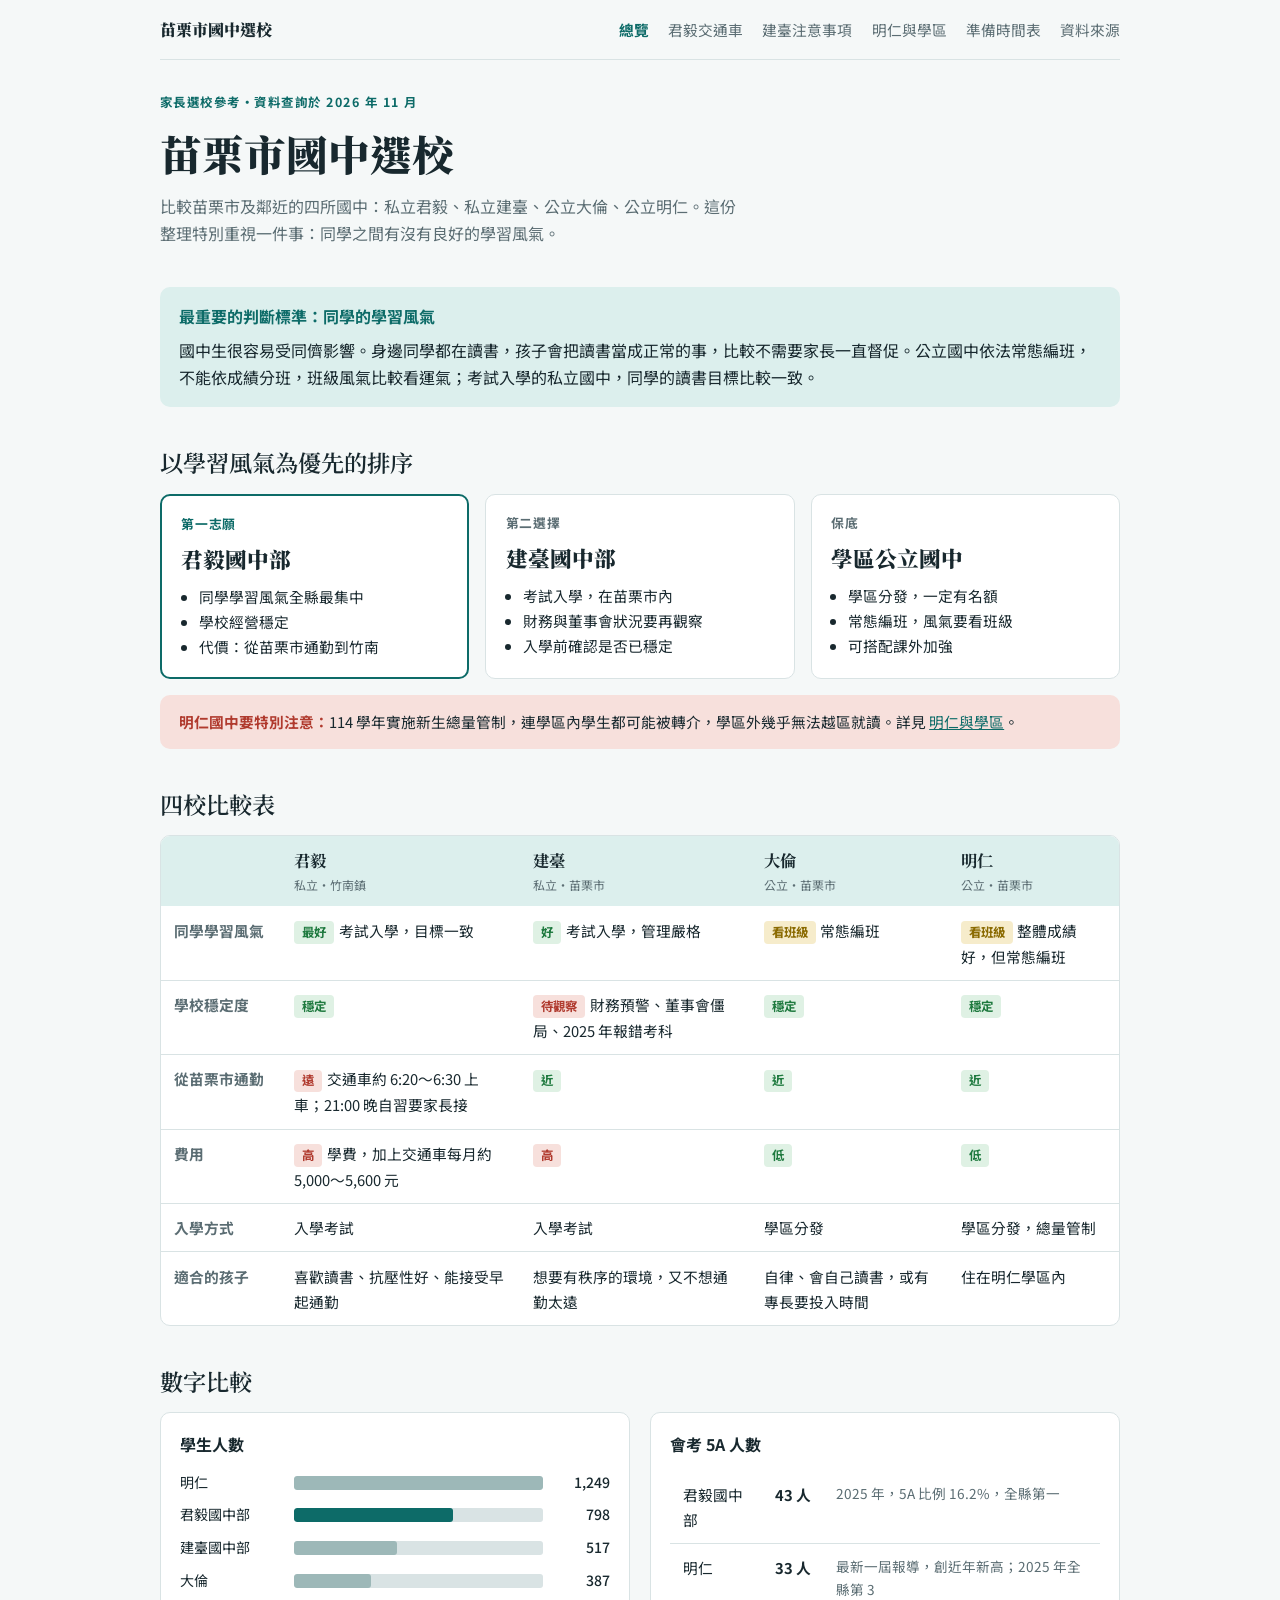
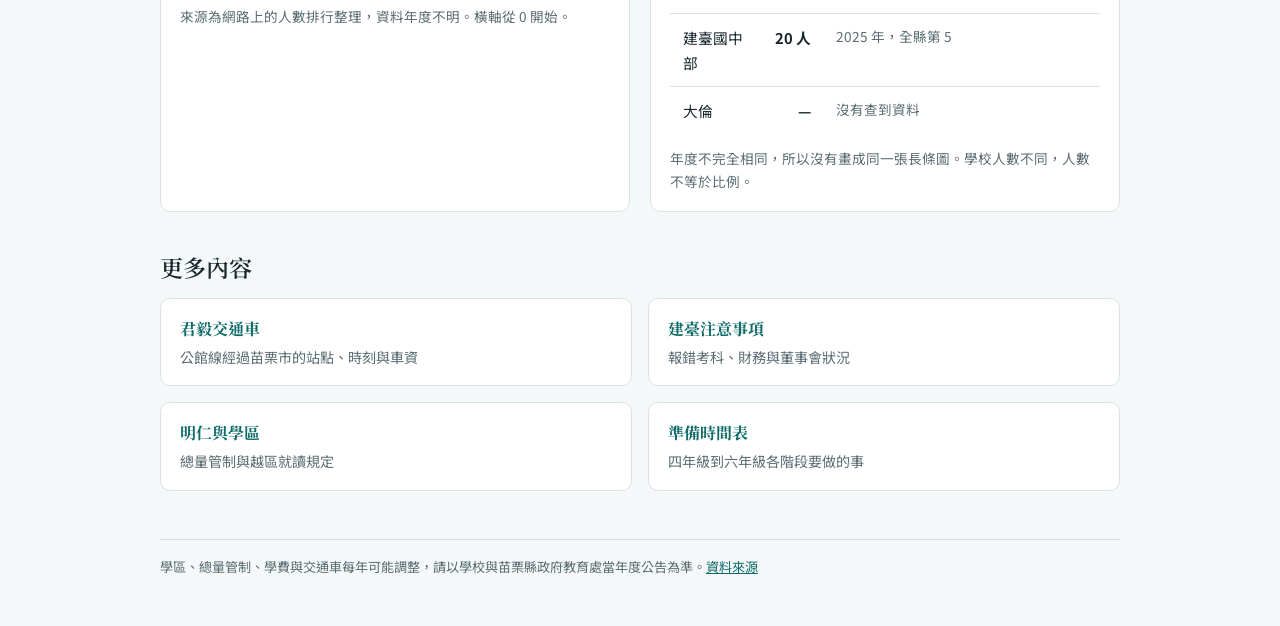
==== index.html @ a3949cfb "Add Miaoli junior high school comparison site Co-Authored-By: Claude Opus 5.5 <noreply@anthropic.com" ====
<!doctype html>
<html lang="zh-Hant-TW">
<head>
<meta charset="utf-8">
<meta name="viewport" content="width=device-width, initial-scale=1, viewport-fit=cover">
<title>苗栗市國中選校</title>
<meta name="description" content="比較君毅、建臺、大倫、明仁四所國中的學習風氣、穩定度、通勤、費用與入學方式。">
<link rel="preconnect" href="https://fonts.googleapis.com">
<link rel="stylesheet" href="https://fonts.googleapis.com/css2?family=Noto+Sans+TC:wght@400;500;700&family=Noto+Serif+TC:wght@600;900&display=swap">
<link rel="stylesheet" href="style.css">
</head>
<body>
<nav class="top">
  <a class="brand" href="index.html">苗栗市國中選校</a>
  <a class="link" href="index.html" aria-current="page">總覽</a>
  <a class="link" href="bus.html">君毅交通車</a>
  <a class="link" href="jiantai.html">建臺注意事項</a>
  <a class="link" href="mingren.html">明仁與學區</a>
  <a class="link" href="timeline.html">準備時間表</a>
  <a class="link" href="sources.html">資料來源</a>
</nav>
<main class="wrap">

<header class="page">
  <span class="eyebrow">家長選校參考・資料查詢於 2026 年 11 月</span>
  <h1>苗栗市國中選校</h1>
  <p class="lede">比較苗栗市及鄰近的四所國中：私立君毅、私立建臺、公立大倫、公立明仁。這份整理特別重視一件事：同學之間有沒有良好的學習風氣。</p>
</header>

<section>
  <div class="key">
    <p><b>最重要的判斷標準：同學的學習風氣</b></p>
    <p>國中生很容易受同儕影響。身邊同學都在讀書，孩子會把讀書當成正常的事，比較不需要家長一直督促。公立國中依法常態編班，不能依成績分班，班級風氣比較看運氣；考試入學的私立國中，同學的讀書目標比較一致。</p>
  </div>
</section>

<section>
  <h2>以學習風氣為優先的排序</h2>
  <div class="rank">
    <div class="pick first">
      <span class="role">第一志願</span>
      <span class="name">君毅國中部</span>
      <ul>
        <li>同學學習風氣全縣最集中</li>
        <li>學校經營穩定</li>
        <li>代價：從苗栗市通勤到竹南</li>
      </ul>
    </div>
    <div class="pick">
      <span class="role">第二選擇</span>
      <span class="name">建臺國中部</span>
      <ul>
        <li>考試入學，在苗栗市內</li>
        <li>財務與董事會狀況要再觀察</li>
        <li>入學前確認是否已穩定</li>
      </ul>
    </div>
    <div class="pick">
      <span class="role">保底</span>
      <span class="name">學區公立國中</span>
      <ul>
        <li>學區分發，一定有名額</li>
        <li>常態編班，風氣要看班級</li>
        <li>可搭配課外加強</li>
      </ul>
    </div>
  </div>
  <p class="out"><b>明仁國中要特別注意：</b>114 學年實施新生總量管制，連學區內學生都可能被轉介，學區外幾乎無法越區就讀。詳見 <a href="mingren.html">明仁與學區</a>。</p>
</section>

<section>
  <h2>四校比較表</h2>
  <div class="scroll">
    <table>
      <thead><tr>
        <th></th>
        <th>君毅<span>私立・竹南鎮</span></th>
        <th>建臺<span>私立・苗栗市</span></th>
        <th>大倫<span>公立・苗栗市</span></th>
        <th>明仁<span>公立・苗栗市</span></th>
      </tr></thead>
      <tbody>
        <tr><th>同學學習風氣</th>
          <td><span class="lv g">最好</span>考試入學，目標一致</td>
          <td><span class="lv g">好</span>考試入學，管理嚴格</td>
          <td><span class="lv m">看班級</span>常態編班</td>
          <td><span class="lv m">看班級</span>整體成績好，但常態編班</td></tr>
        <tr><th>學校穩定度</th>
          <td><span class="lv g">穩定</span></td>
          <td><span class="lv b">待觀察</span>財務預警、董事會僵局、2025 年報錯考科</td>
          <td><span class="lv g">穩定</span></td>
          <td><span class="lv g">穩定</span></td></tr>
        <tr><th>從苗栗市通勤</th>
          <td><span class="lv b">遠</span>交通車約 6:20～6:30 上車；21:00 晚自習要家長接</td>
          <td><span class="lv g">近</span></td>
          <td><span class="lv g">近</span></td>
          <td><span class="lv g">近</span></td></tr>
        <tr><th>費用</th>
          <td><span class="lv b">高</span>學費，加上交通車每月約 5,000～5,600 元</td>
          <td><span class="lv b">高</span></td>
          <td><span class="lv g">低</span></td>
          <td><span class="lv g">低</span></td></tr>
        <tr><th>入學方式</th>
          <td>入學考試</td>
          <td>入學考試</td>
          <td>學區分發</td>
          <td>學區分發，總量管制</td></tr>
        <tr><th>適合的孩子</th>
          <td>喜歡讀書、抗壓性好、能接受早起通勤</td>
          <td>想要有秩序的環境，又不想通勤太遠</td>
          <td>自律、會自己讀書，或有專長要投入時間</td>
          <td>住在明仁學區內</td></tr>
      </tbody>
    </table>
  </div>
</section>

<section>
  <h2>數字比較</h2>
  <div class="charts">
    <div class="card">
      <h3>學生人數</h3>
      <div class="bars" role="img" aria-label="學生人數：明仁 1249、君毅國中部 798、建臺國中部 517、大倫 387">
        <div class="row"><span class="lab">明仁</span><div class="track"><div class="fill" style="width:100%"></div></div><span class="val">1,249</span></div>
        <div class="row"><span class="lab">君毅國中部</span><div class="track"><div class="fill hi" style="width:63.9%"></div></div><span class="val">798</span></div>
        <div class="row"><span class="lab">建臺國中部</span><div class="track"><div class="fill" style="width:41.4%"></div></div><span class="val">517</span></div>
        <div class="row"><span class="lab">大倫</span><div class="track"><div class="fill" style="width:31%"></div></div><span class="val">387</span></div>
      </div>
      <p class="note">來源為網路上的人數排行整理，資料年度不明。橫軸從 0 開始。</p>
    </div>
    <div class="card">
      <h3>會考 5A 人數</h3>
      <table>
        <tbody>
          <tr><td>君毅國中部</td><td class="n">43 人</td><td class="note">2025 年，5A 比例 16.2%，全縣第一</td></tr>
          <tr><td>明仁</td><td class="n">33 人</td><td class="note">最新一屆報導，創近年新高；2025 年全縣第 3</td></tr>
          <tr><td>建臺國中部</td><td class="n">20 人</td><td class="note">2025 年，全縣第 5</td></tr>
          <tr><td>大倫</td><td class="n">—</td><td class="note">沒有查到資料</td></tr>
        </tbody>
      </table>
      <p class="note">年度不完全相同，所以沒有畫成同一張長條圖。學校人數不同，人數不等於比例。</p>
    </div>
  </div>
</section>

<section>
  <h2>更多內容</h2>
  <div class="pages">
    <a href="bus.html"><b>君毅交通車</b><span>公館線經過苗栗市的站點、時刻與車資</span></a>
    <a href="jiantai.html"><b>建臺注意事項</b><span>報錯考科、財務與董事會狀況</span></a>
    <a href="mingren.html"><b>明仁與學區</b><span>總量管制與越區就讀規定</span></a>
    <a href="timeline.html"><b>準備時間表</b><span>四年級到六年級各階段要做的事</span></a>
  </div>
</section>

</main>
<footer>學區、總量管制、學費與交通車每年可能調整，請以學校與苗栗縣政府教育處當年度公告為準。<a href="sources.html">資料來源</a></footer>
</body>
</html>
---- style.css ----
/* Layout: one reading column with a top nav; summary first, then tables, charts and timelines. */
:root{
  --bg:#f5f8f8; --surface:#ffffff; --ink:#18282e; --muted:#5b6d73; --line:#d9e3e4;
  --accent:#0d6b68; --accent-soft:#dcefed; --warm:#b36a12; --warm-soft:#f8ead6;
  --good:#1f7a3f; --good-soft:#dff1e4; --mid:#8a6a00; --mid-soft:#f6eccb; --bad:#b03a2e; --bad-soft:#f7e0dc;
  --bar:#0d6b68; --bar2:#9db8b8;
  --display:"Noto Serif TC","Songti TC","PMingLiU",serif;
  --body:"Noto Sans TC","Microsoft JhengHei","PingFang TC",sans-serif;
  color-scheme:light;
}
@media (prefers-color-scheme: dark){:root{
  --bg:#111a1d; --surface:#18252a; --ink:#e3eced; --muted:#9db0b4; --line:#2b3c42;
  --accent:#5cc2bc; --accent-soft:#173a3b; --warm:#e2a35a; --warm-soft:#3a2b18;
  --good:#6fcf8f; --good-soft:#183522; --mid:#e0c25a; --mid-soft:#3a3215; --bad:#ef8a7e; --bad-soft:#41201c;
  --bar:#5cc2bc; --bar2:#45605f; color-scheme:dark}}
*{box-sizing:border-box}
html{-webkit-text-size-adjust:100%}
body{margin:0;background:var(--bg);color:var(--ink);font-family:var(--body);font-size:16px;line-height:1.7;
  padding-left:max(16px,env(safe-area-inset-left,0px));padding-right:max(16px,env(safe-area-inset-right,0px));padding-block:0 3rem}
a{color:var(--accent)}
a:focus-visible{outline:2px solid var(--accent);outline-offset:2px}
.wrap{max-width:960px;margin:0 auto;display:flex;flex-direction:column;gap:2.5rem}
nav.top{max-width:960px;margin:0 auto 2rem;padding-block:1rem;border-bottom:1px solid var(--line);display:flex;flex-wrap:wrap;gap:.4rem 1.2rem;align-items:center}
nav.top .brand{font-family:var(--display);font-weight:900;color:var(--ink);text-decoration:none;margin-right:auto}
nav.top a.link{text-decoration:none;font-size:.92rem;color:var(--muted)}
nav.top a.link[aria-current="page"]{color:var(--accent);font-weight:700}
h1,h2{font-family:var(--display);text-wrap:balance;line-height:1.3;margin:0}
h1{font-size:clamp(1.9rem,5vw,2.6rem);font-weight:900}
h2{font-size:1.45rem;font-weight:600}
h3{margin:0;font-size:1rem}
p{margin:0}
.lede{color:var(--muted);max-width:65ch}
.eyebrow{font-size:.78rem;letter-spacing:.12em;color:var(--accent);font-weight:700}
header.page{display:flex;flex-direction:column;gap:.8rem}
section{display:flex;flex-direction:column;gap:1rem;min-width:0}
.note{font-size:.85rem;color:var(--muted)}
.key{background:var(--accent-soft);border-radius:10px;padding:1rem 1.2rem;display:flex;flex-direction:column;gap:.4rem}
.key b{color:var(--accent)}
.rank{display:grid;grid-template-columns:repeat(3,1fr);gap:1rem}
.pick{background:var(--surface);border:1px solid var(--line);border-radius:10px;padding:1.1rem 1.2rem;display:flex;flex-direction:column;gap:.4rem;min-width:0}
.pick.first{border:2px solid var(--accent)}
.pick .role{font-size:.8rem;font-weight:700;letter-spacing:.06em;color:var(--muted)}
.pick.first .role{color:var(--accent)}
.pick .name{font-family:var(--display);font-size:1.35rem;font-weight:900}
.pick ul,.card ul{margin:0;padding-left:1.1rem;font-size:.92rem}
.out{background:var(--bad-soft);border-radius:10px;padding:.9rem 1.2rem;font-size:.92rem}
.out b{color:var(--bad)}
.scroll{overflow-x:auto;border:1px solid var(--line);border-radius:10px;background:var(--surface)}
table{border-collapse:collapse;width:100%;font-size:.92rem}
.scroll table{min-width:680px}
th,td{padding:.7rem .8rem;text-align:left;vertical-align:top;border-bottom:1px solid var(--line)}
thead th{font-family:var(--display);font-size:1.02rem;background:var(--accent-soft)}
thead th span{display:block;font-family:var(--body);font-size:.75rem;font-weight:400;color:var(--muted)}
tbody th{font-weight:700;color:var(--muted);white-space:nowrap;width:7.5rem}
tr:last-child td,tr:last-child th{border-bottom:0}
.lv{display:inline-block;font-size:.78rem;font-weight:700;padding:.05rem .5rem;border-radius:4px;margin-right:.3rem;white-space:nowrap}
.g{background:var(--good-soft);color:var(--good)} .m{background:var(--mid-soft);color:var(--mid)} .b{background:var(--bad-soft);color:var(--bad)}
.charts{display:grid;grid-template-columns:1fr 1fr;gap:1.2rem}
.card{background:var(--surface);border:1px solid var(--line);border-radius:10px;padding:1.1rem 1.2rem;display:flex;flex-direction:column;gap:.8rem;min-width:0}
.bars{display:flex;flex-direction:column;gap:.55rem}
.row{display:grid;grid-template-columns:6.5rem 1fr 3.6rem;align-items:center;gap:.6rem;font-size:.88rem}
.row .lab{white-space:nowrap;overflow:hidden;text-overflow:ellipsis}
.track{height:14px;background:var(--line);border-radius:3px;overflow:hidden}
.fill{height:100%;background:var(--bar2);border-radius:3px}
.fill.hi{background:var(--bar)}
.val{text-align:right;font-variant-numeric:tabular-nums;font-weight:500}
td.n{font-variant-numeric:tabular-nums;font-weight:700;text-align:right;white-space:nowrap}
.route{display:flex;flex-direction:column;position:relative;padding-left:1.4rem}
.route::before{content:"";position:absolute;left:.42rem;top:.6rem;bottom:.6rem;width:3px;background:var(--accent-soft)}
.stop{display:grid;grid-template-columns:4.2rem 1fr auto;gap:.6rem;align-items:center;padding:.32rem 0;position:relative;font-size:.9rem}
.stop::before{content:"";position:absolute;left:-1.2rem;width:11px;height:11px;border-radius:50%;background:var(--surface);border:3px solid var(--bar2)}
.stop.city{font-weight:700}
.stop.city::before{border-color:var(--accent);background:var(--accent)}
.stop .t{font-variant-numeric:tabular-nums;color:var(--muted)}
.stop .tag{font-size:.75rem;color:var(--muted)}
.stop.city .tag{color:var(--accent)}
.stop.end .t{color:var(--accent);font-weight:700}
.steps{display:grid;grid-template-columns:repeat(4,1fr);border:1px solid var(--line);border-radius:10px;background:var(--surface);overflow:hidden}
.step{padding:1rem 1.1rem;border-right:1px solid var(--line);display:flex;flex-direction:column;gap:.35rem;min-width:0}
.step:last-child{border-right:0}
.step .when{font-size:.78rem;font-weight:700;letter-spacing:.05em;color:var(--accent)}
.step .what{font-family:var(--display);font-weight:600;font-size:1.08rem}
.step ul{margin:0;padding-left:1.05rem;font-size:.88rem}
.warn{background:var(--warm-soft);border-radius:10px;padding:1rem 1.2rem;display:flex;flex-direction:column;gap:.5rem;font-size:.95rem}
.warn b{color:var(--warm)}
.pages{display:grid;grid-template-columns:repeat(2,1fr);gap:1rem}
.pages a{display:flex;flex-direction:column;gap:.2rem;background:var(--surface);border:1px solid var(--line);border-radius:10px;padding:1rem 1.2rem;text-decoration:none;color:var(--ink)}
.pages a:hover{border-color:var(--accent)}
.pages a b{color:var(--accent);font-family:var(--display)}
.pages a span{font-size:.88rem;color:var(--muted)}
.src{font-size:.9rem;padding-left:1.2rem;margin:0}
.src li{margin-bottom:.35rem}
.tel{font-variant-numeric:tabular-nums;user-select:all;font-weight:700}
footer{max-width:960px;margin:3rem auto 0;padding-top:1rem;border-top:1px solid var(--line);font-size:.82rem;color:var(--muted)}
@media (max-width:760px){
  .rank,.charts,.pages{grid-template-columns:1fr}
  .steps{grid-template-columns:1fr 1fr}
  .step:nth-child(2){border-right:0}
  .step:nth-child(-n+2){border-bottom:1px solid var(--line)}
}
@media (max-width:440px){
  .steps{grid-template-columns:1fr}
  .step{border-right:0;border-bottom:1px solid var(--line)}
  .step:last-child{border-bottom:0}
  .row{grid-template-columns:5.2rem 1fr 3.2rem}
}
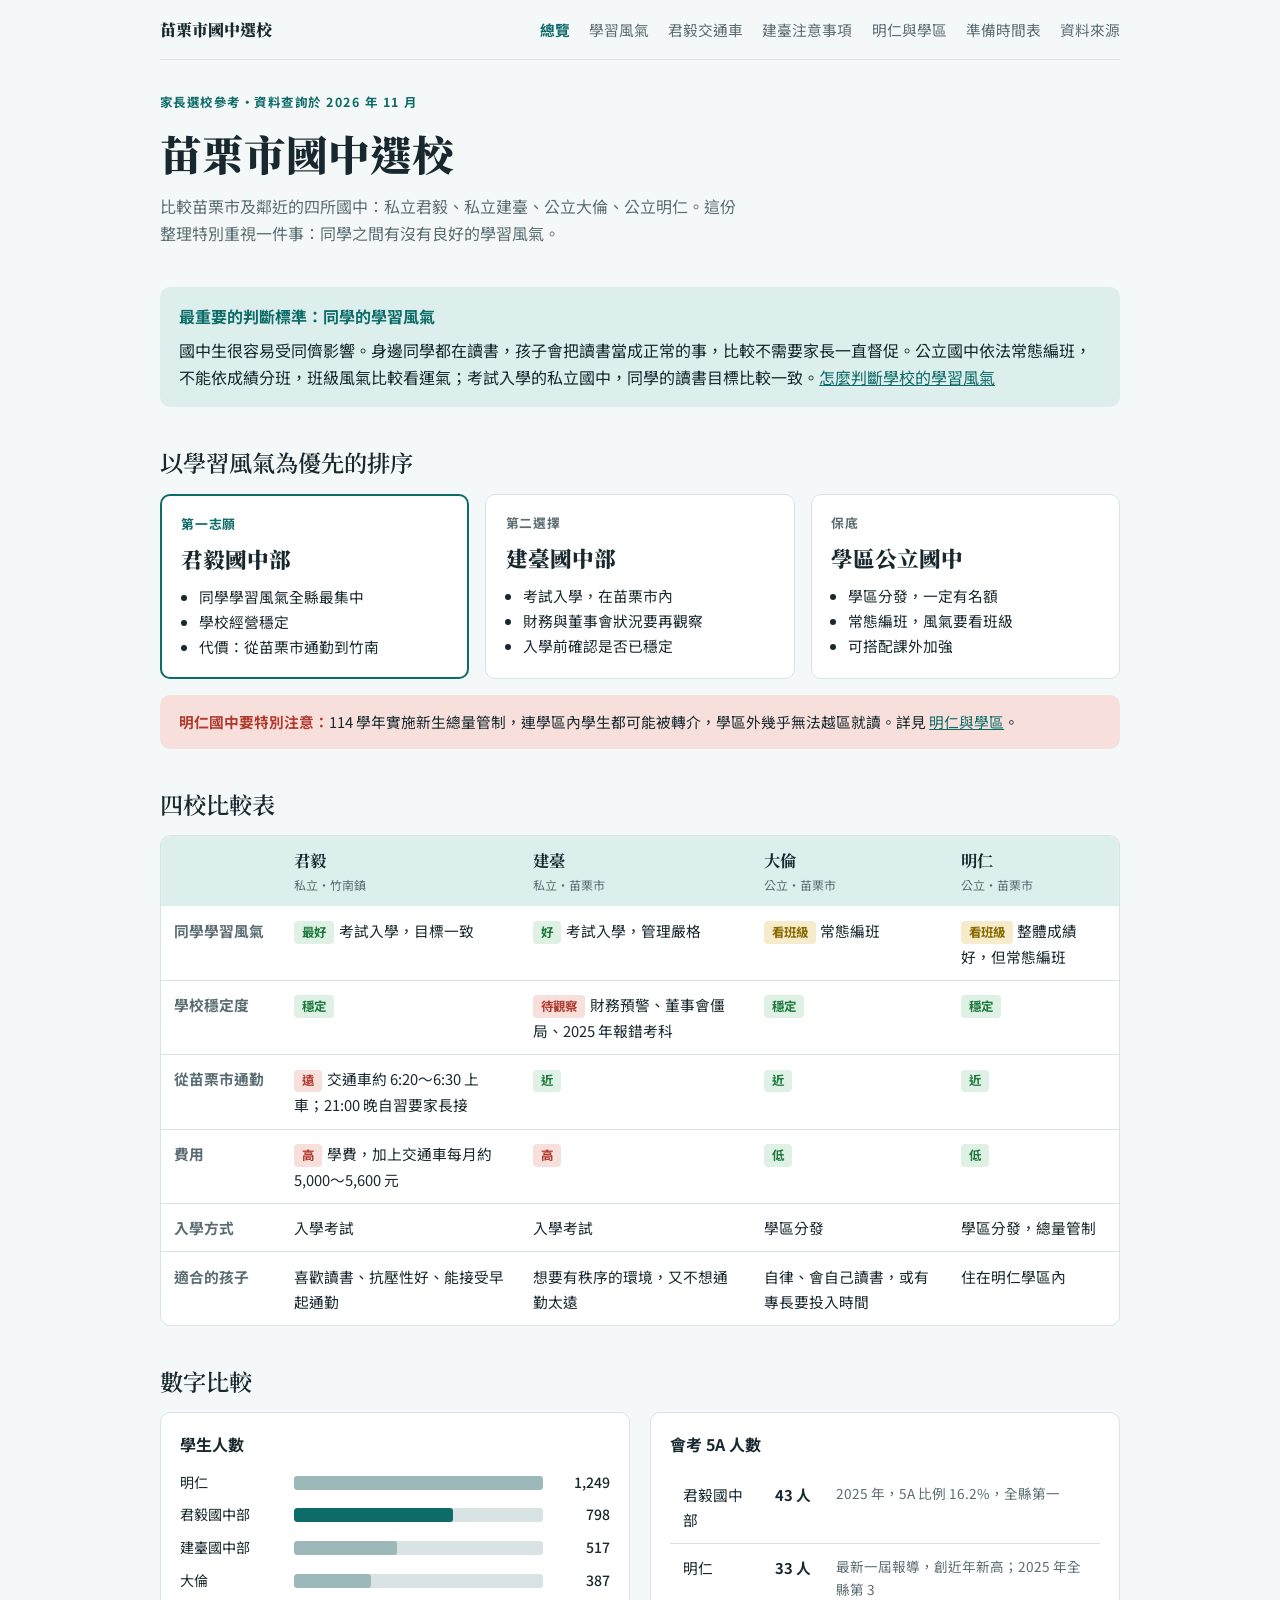
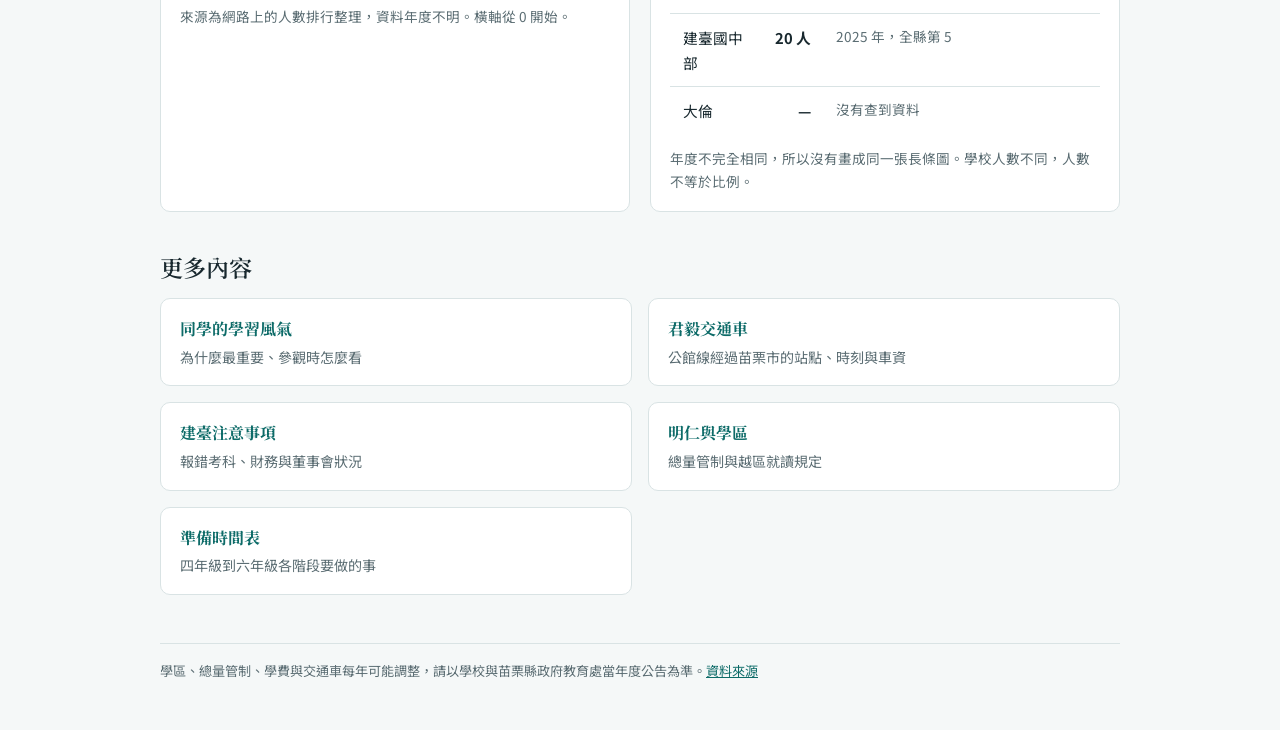
==== commit 6eff17a2: "Add learning atmosphere page and highlight it site-wide Co-Authored-By: Claude Opus 5.5 <noreply@ant" ====
--- a/index.html
+++ b/index.html
@@ -13,6 +13,7 @@
 <nav class="top">
   <a class="brand" href="index.html">苗栗市國中選校</a>
   <a class="link" href="index.html" aria-current="page">總覽</a>
+  <a class="link" href="atmosphere.html">學習風氣</a>
   <a class="link" href="bus.html">君毅交通車</a>
   <a class="link" href="jiantai.html">建臺注意事項</a>
   <a class="link" href="mingren.html">明仁與學區</a>
@@ -30,7 +31,7 @@
 <section>
   <div class="key">
     <p><b>最重要的判斷標準：同學的學習風氣</b></p>
-    <p>國中生很容易受同儕影響。身邊同學都在讀書，孩子會把讀書當成正常的事，比較不需要家長一直督促。公立國中依法常態編班，不能依成績分班，班級風氣比較看運氣；考試入學的私立國中，同學的讀書目標比較一致。</p>
+    <p>國中生很容易受同儕影響。身邊同學都在讀書，孩子會把讀書當成正常的事，比較不需要家長一直督促。公立國中依法常態編班，不能依成績分班，班級風氣比較看運氣；考試入學的私立國中，同學的讀書目標比較一致。<a href="atmosphere.html">怎麼判斷學校的學習風氣</a></p>
   </div>
 </section>
 
@@ -146,6 +147,7 @@
 <section>
   <h2>更多內容</h2>
   <div class="pages">
+    <a href="atmosphere.html"><b>同學的學習風氣</b><span>為什麼最重要、參觀時怎麼看</span></a>
     <a href="bus.html"><b>君毅交通車</b><span>公館線經過苗栗市的站點、時刻與車資</span></a>
     <a href="jiantai.html"><b>建臺注意事項</b><span>報錯考科、財務與董事會狀況</span></a>
     <a href="mingren.html"><b>明仁與學區</b><span>總量管制與越區就讀規定</span></a>
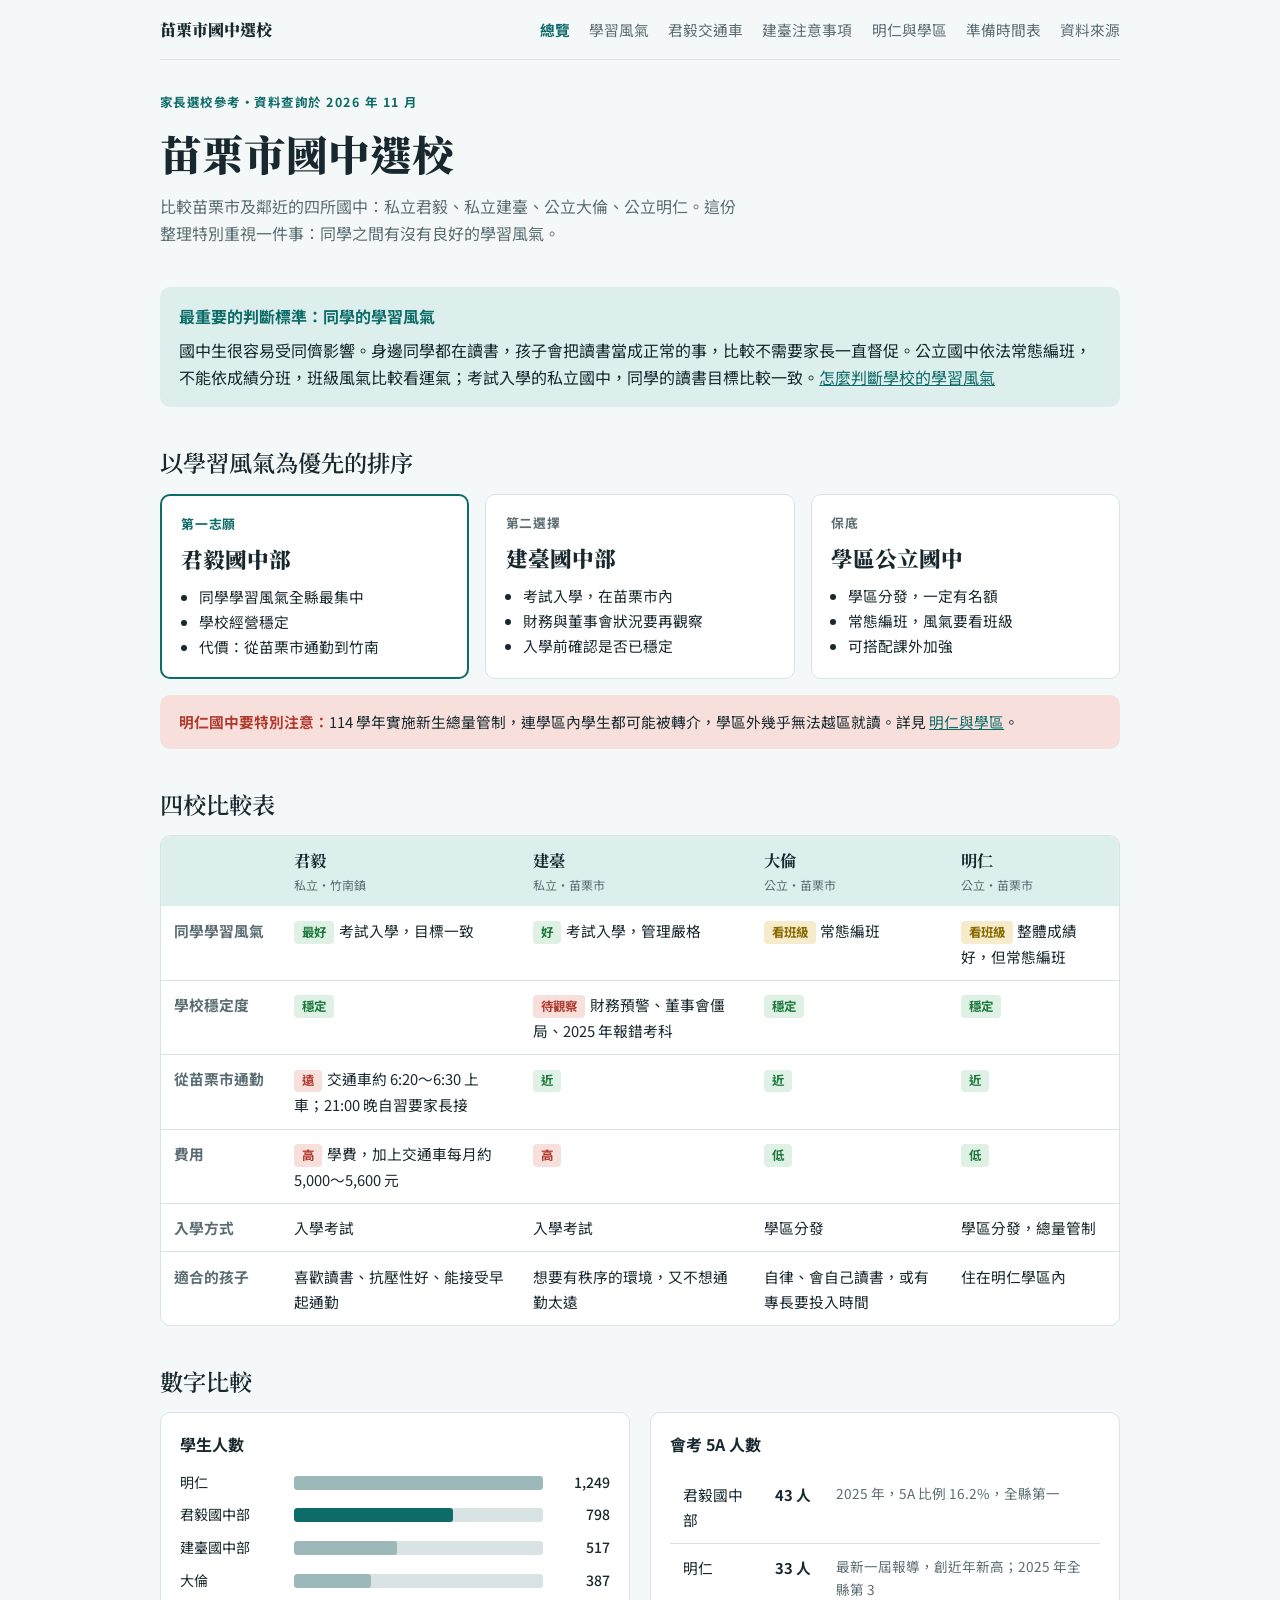
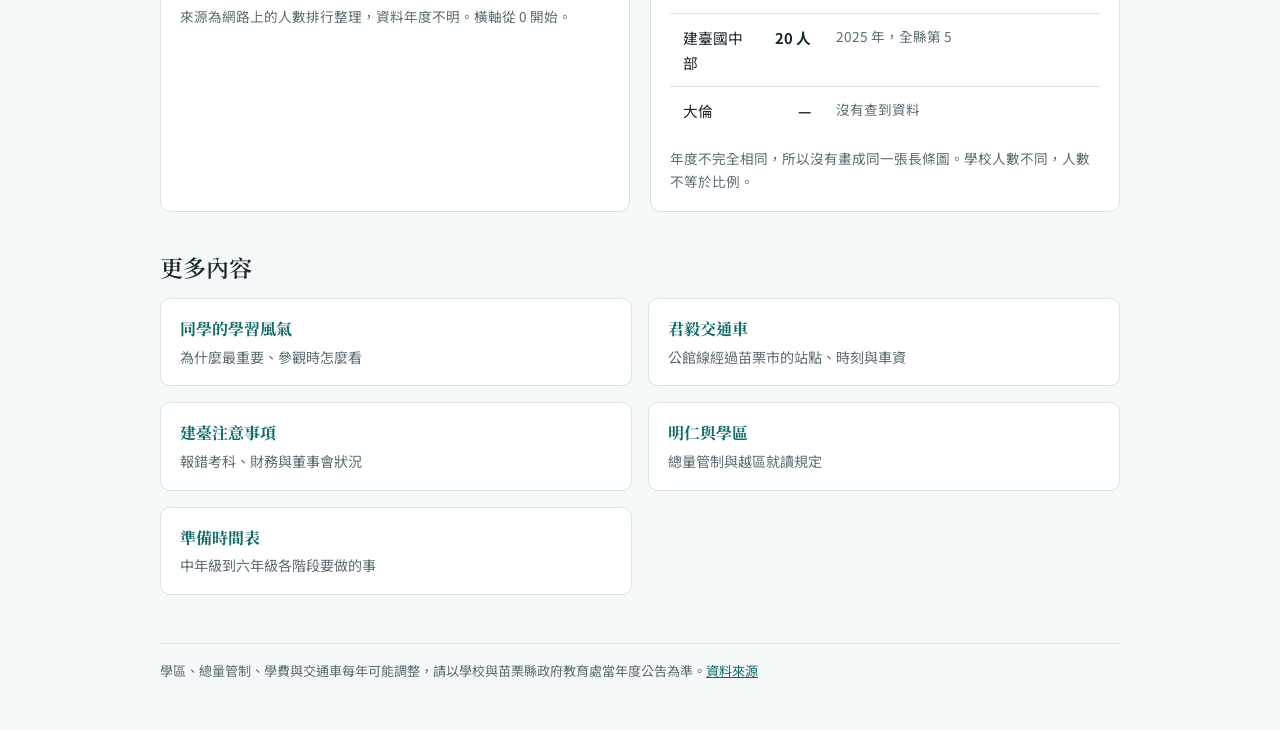
==== commit b0031c8e: "Use neutral wording for grade level and student descriptions Co-Authored-By: Claude Opus 5.5 <norepl" ====
--- a/index.html
+++ b/index.html
@@ -151,7 +151,7 @@
     <a href="bus.html"><b>君毅交通車</b><span>公館線經過苗栗市的站點、時刻與車資</span></a>
     <a href="jiantai.html"><b>建臺注意事項</b><span>報錯考科、財務與董事會狀況</span></a>
     <a href="mingren.html"><b>明仁與學區</b><span>總量管制與越區就讀規定</span></a>
-    <a href="timeline.html"><b>準備時間表</b><span>四年級到六年級各階段要做的事</span></a>
+    <a href="timeline.html"><b>準備時間表</b><span>中年級到六年級各階段要做的事</span></a>
   </div>
 </section>
 
